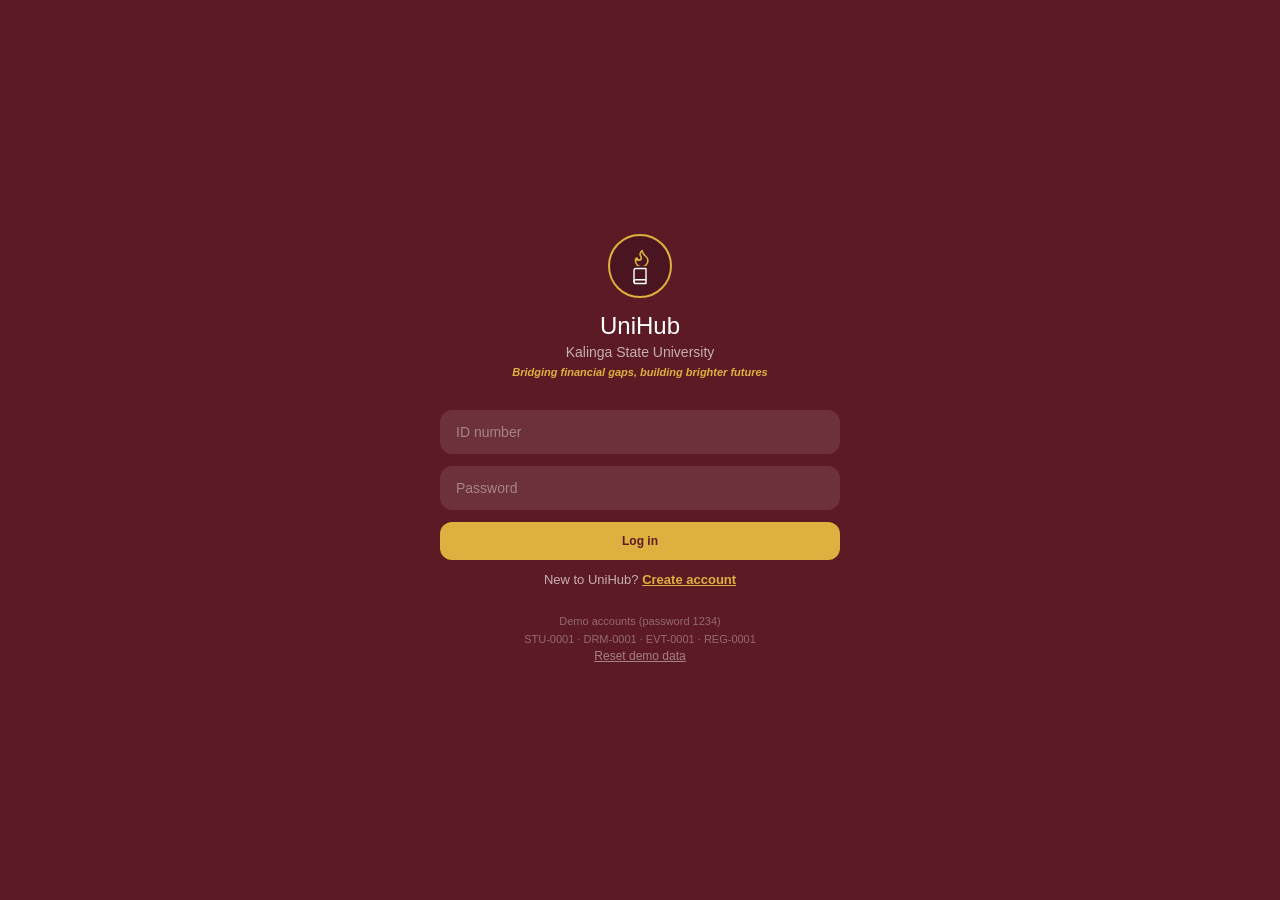
==== index.html @ 0e617261 "Add initial index.html for UniHub prototype" ====
<!DOCTYPE html>
<html lang="en">
<head>
<meta charset="UTF-8" />
<meta name="viewport" content="width=device-width, initial-scale=1, viewport-fit=cover" />
<meta name="theme-color" content="#5C1A24" />
<title>UniHub &mdash; Campus Services Prototype</title>
<link rel="stylesheet" href="UniHub.css" />

</head>
<body>
 
<div class="phone">
  <div id="screen-root"></div>
  <div id="toast" class="toast"></div>
</div>
 
<script src="UniHub_Prototype.js"></script>
</body>
</html>
---- UniHub.css ----
/* UniHub prototype styles - KSU maroon / gold / green */
:root {
  --ink: #5C1A24; --ink-dark: #3A1017;
  --gold-bg: #FBF1D9; --gold-mid: #DDB13F; --gold-text: #7A5608; --gold-strong: #5C4004;
  --green-bg: #E8F2E4; --green-mid: #7FB56C; --green-text: #2E5D28; --green-strong: #1E4A1A;
  --maroon-bg: #F6E6E8; --maroon-mid: #B85C69; --maroon-text: #7A2330; --maroon-strong: #5C1620;
  --cream: #F8F4EC; --border: #EAE1D3; --text: #3D3630; --muted: #8C8377;
  --amber-bg: #FAEEDA; --amber-text: #633806; --neutral-bg: #F1EFE8; --neutral-text: #444441;
  --danger: #B3261E; --danger-bg: #FBE9E7;
}
* { box-sizing: border-box; }
html, body { height: 100%; }
body { margin: 0; font-family: -apple-system, BlinkMacSystemFont, "Segoe UI", Roboto, sans-serif; background: #EDE7DA; display: flex; justify-content: center; padding: 0; color: var(--text); -webkit-tap-highlight-color: transparent; -webkit-text-size-adjust: 100%; }
p { margin: 0; }
button, input, select, textarea { font-family: inherit; }
button { cursor: pointer; }
svg { display: block; flex-shrink: 0; }
 
.phone { width: 100%; height: 100vh; height: 100dvh; background: var(--cream); overflow: hidden; position: relative; }
#screen-root { width: 100%; height: 100%; }
 
/* themes: each screen sets its accent color */
.theme-student  { --accent: var(--ink);          --accent-bg: var(--maroon-bg); --accent-text: var(--maroon-text); --accent-mid: var(--gold-mid); }
.theme-dorm     { --accent: var(--green-strong); --accent-bg: var(--green-bg);  --accent-text: var(--green-text);  --accent-mid: var(--green-mid); }
.theme-event    { --accent: var(--gold-strong);  --accent-bg: var(--gold-bg);   --accent-text: var(--gold-text);   --accent-mid: var(--gold-mid); }
.theme-registrar{ --accent: var(--maroon-strong);--accent-bg: var(--maroon-bg); --accent-text: var(--maroon-text); --accent-mid: var(--maroon-mid); }
 
.screen { height: 100%; display: flex; flex-direction: column; background: var(--cream); }
.hdr { background: var(--accent); padding: calc(22px + env(safe-area-inset-top, 0px)) 20px 14px; color: white; flex-shrink: 0; }
.hdr-row { display: flex; align-items: center; gap: 10px; }
.hdr h1 { flex: 1; margin: 0; font-size: 18px; font-weight: 500; color: white; overflow: hidden; text-overflow: ellipsis; white-space: nowrap; }
.hdr-sub { color: rgba(255,255,255,0.65); font-size: 11.5px; margin-top: 4px; }
.iconbtn { position: relative; width: 34px; height: 34px; border-radius: 999px; background: rgba(255,255,255,0.14); border: none; color: white; display: flex; align-items: center; justify-content: center; flex-shrink: 0; }
.dot-badge { position: absolute; top: -3px; right: -3px; min-width: 16px; height: 16px; padding: 0 4px; border-radius: 999px; background: #E5534B; color: white; font-size: 9px; font-weight: 700; display: flex; align-items: center; justify-content: center; }
.tabbar { display: flex; gap: 18px; margin: 10px 0 -14px; }
.tabbar button { background: none; border: none; padding: 0 0 12px; font-size: 14px; color: rgba(255,255,255,0.55); border-bottom: 2px solid transparent; }
.tabbar button.active { color: white; border-bottom-color: white; }
 
.scroll { flex: 1; overflow-y: auto; padding: 18px 20px calc(86px + env(safe-area-inset-bottom, 0px)); display: flex; flex-direction: column; gap: 12px; }
.scroll > * { flex-shrink: 0; }
.scroll.nonav { padding-bottom: 28px; }
.scroll::-webkit-scrollbar { width: 0; }
 
.card { background: white; border: 1px solid var(--border); border-radius: 18px; }
.pad { padding: 14px 16px; }
.formcard { display: flex; flex-direction: column; gap: 12px; }
.row { display: flex; align-items: center; }
.between { justify-content: space-between; gap: 10px; }
.top { align-items: flex-start; }
.grow { flex: 1; min-width: 0; }
.gap6 { gap: 6px; } .gap8 { gap: 8px; }
.center { text-align: center; display: flex; flex-direction: column; align-items: center; }
.mt { margin-top: 6px; }
.left { text-align: left; }
.ttl { font-size: 14px; font-weight: 600; color: var(--ink); }
.sub { font-size: 12px; color: var(--muted); margin-top: 2px; }
.small { font-size: 11.5px; color: var(--muted); }
.big { font-size: 15px; }
.accent-t { color: var(--accent-text); }
.sect { font-size: 11px; font-weight: 700; letter-spacing: .04em; text-transform: uppercase; color: var(--muted); margin: 6px 0 0 2px; }
.sect.nomt { margin-top: 0; }
.num { font-size: 22px; font-weight: 700; color: var(--accent); line-height: 1; }
.num.sm { font-size: 15px; }
.right { text-align: right; display: flex; flex-direction: column; align-items: flex-end; gap: 4px; }
.divider { margin-top: 10px; padding-top: 10px; border-top: 1px solid var(--border); }
.faded { opacity: .65; }
.legend { margin-top: 10px; padding-top: 10px; border-top: 1px solid var(--border); font-size: 10.5px; }
 
/* buttons */
.b { border: none; border-radius: 10px; font-size: 12px; font-weight: 600; padding: 9px 12px; display: inline-flex; align-items: center; justify-content: center; gap: 6px; text-decoration: none; }
.b:disabled { opacity: .5; cursor: not-allowed; }
.b-block { width: 100%; padding: 12px; border-radius: 12px; }
.b-accent { background: var(--accent); color: white; }
.b-accentsoft { background: var(--accent-bg); color: var(--accent-text); }
.b-soft { background: var(--cream); color: #5F5446; border: 1px solid var(--border); }
.b-danger { background: white; color: var(--danger); border: 1px solid #E8B9B4; }
.b-gold { background: var(--gold-mid); color: var(--ink); }
.linkbtn { background: none; border: none; color: var(--gold-text); font-size: 12px; font-weight: 600; padding: 0; text-decoration: underline; }
.linkbtn.dim { color: rgba(255,255,255,.45); font-weight: 400; }
.linkbtn.left { display: flex; text-align: left; text-decoration: none; }
.actions { display: flex; gap: 8px; margin-top: 12px; flex-wrap: wrap; }
.actions .b { flex: 1; }
.roundbtn { width: 28px; height: 28px; border-radius: 999px; border: 1px solid var(--border); background: var(--cream); color: var(--ink); display: flex; align-items: center; justify-content: center; }
.attach { cursor: pointer; align-self: flex-start; border: 1px dashed #D8CDB9; }
 
/* badges + tags */
.badge { display: inline-flex; align-items: center; gap: 4px; font-size: 11px; font-weight: 600; padding: 4px 10px; border-radius: 999px; white-space: nowrap; flex-shrink: 0; }
.bd-good { background: var(--green-bg); color: var(--green-strong); }
.bd-warn { background: var(--amber-bg); color: var(--amber-text); }
.bd-bad { background: var(--danger-bg); color: var(--danger); }
.bd-neutral { background: var(--neutral-bg); color: var(--neutral-text); }
.bd-muted { background: #EFEDE7; color: #7A746A; }
.bd-gold { background: var(--gold-bg); color: var(--gold-strong); }
.tag { display: inline-block; font-size: 10px; font-weight: 600; padding: 2px 8px; border-radius: 999px; }
.t-gold { background: var(--gold-bg); color: var(--gold-strong); }
.t-role { background: var(--accent-bg); color: var(--accent-text); margin-top: 8px; padding: 4px 12px; font-size: 11px; }
 
/* key/value rows, notes, empty states */
.kv { margin-top: 12px; display: flex; flex-direction: column; gap: 6px; }
.kvrow { display: flex; justify-content: space-between; gap: 12px; font-size: 12.5px; }
.kvrow span:first-child { color: #B0A797; }
.kvrow span:last-child { color: #5F5446; text-align: right; }
.note { background: var(--gold-bg); color: var(--gold-text); font-size: 12px; line-height: 1.45; padding: 11px 13px; border-radius: 12px; }
.note.warn { background: var(--amber-bg); color: var(--amber-text); }
.empty { text-align: center; padding: 36px 16px; color: #B0A797; }
.empty p { font-size: 13px; color: var(--muted); margin-top: 8px; }
.empty svg { margin: 0 auto; }
 
/* chips + stats */
.chips { display: flex; gap: 8px; overflow-x: auto; padding-bottom: 2px; flex-shrink: 0; }
.chips.wrap { flex-wrap: wrap; overflow: visible; }
.chips::-webkit-scrollbar { height: 0; }
.chip { border: 1px solid var(--border); background: white; color: #5F5446; border-radius: 999px; padding: 7px 12px; font-size: 12px; font-weight: 600; white-space: nowrap; display: inline-flex; align-items: center; gap: 6px; }
.chip.on { background: var(--accent); border-color: var(--accent); color: white; }
.chip .cnt { background: rgba(0,0,0,.08); border-radius: 999px; font-size: 10px; padding: 1px 6px; }
.chip.on .cnt { background: rgba(255,255,255,.22); }
.stats { display: grid; grid-template-columns: repeat(3, minmax(0, 1fr)); gap: 10px; }
.stats.four { grid-template-columns: repeat(4, minmax(0, 1fr)); }
.stat { background: white; border: 1px solid var(--border); border-radius: 16px; padding: 12px 8px; display: flex; flex-direction: column; align-items: center; gap: 6px; text-align: center; }
.stat .lbl { font-size: 10.5px; color: var(--muted); line-height: 1.2; }
.stat.static { cursor: default; }
 
/* module cards, person rows, avatars */
.modcard { display: flex; align-items: center; gap: 14px; padding: 14px; width: 100%; text-align: left; color: #B4B2A9; }
.modic { width: 44px; height: 44px; border-radius: 12px; display: flex; align-items: center; justify-content: center; flex-shrink: 0; }
.person { display: flex; align-items: center; gap: 10px; min-width: 0; }
.pname { font-size: 13.5px; font-weight: 600; color: var(--ink); }
.psub { font-size: 11px; color: var(--muted); }
.avatar { border-radius: 999px; object-fit: cover; flex-shrink: 0; }
.avatar.ph { background: var(--accent); color: white; display: flex; align-items: center; justify-content: center; font-weight: 600; }
.profilecard { display: flex; flex-direction: column; align-items: center; text-align: center; padding: 22px 16px; }
.inforow { display: flex; align-items: center; gap: 12px; padding: 8px 0; color: var(--accent-text); }
.inforow + .inforow { border-top: 1px solid var(--border); }
.inforow .ttl { margin-top: 1px; }
 
/* forms */
.field { display: flex; flex-direction: column; gap: 6px; min-width: 0; }
.field label { font-size: 11px; font-weight: 700; color: var(--muted); }
.in { min-width: 0; width: 100%; font-size: 13px; border-radius: 12px; padding: 11px 12px; border: 1px solid var(--border); background: var(--cream); color: var(--ink); outline: none; }
.in:focus { border-color: var(--accent-mid); }
.in.locked { background: #F1EEE6; color: #9A917F; }
textarea.in { resize: none; }
select.in { max-width: 100%; text-overflow: ellipsis; }
.two { display: grid; grid-template-columns: minmax(0, 1fr) minmax(0, 1fr); gap: 10px; }
.formerr { color: var(--danger); font-size: 12px; }
.stack { display: flex; flex-direction: column; gap: 6px; }
.grid3 { display: grid; grid-template-columns: repeat(3, minmax(0, 1fr)); gap: 8px; }
.opt { display: flex; justify-content: space-between; align-items: center; gap: 10px; text-align: left; font-size: 13px; padding: 10px 12px; border-radius: 12px; background: var(--cream); color: #5F5446; border: 1px solid var(--border); }
.opt.c { justify-content: center; text-align: center; font-size: 11.5px; font-weight: 600; line-height: 1.2; }
.opt.on { background: var(--accent-bg); color: var(--accent-text); border-color: var(--accent-mid); }
 
/* photos */
.thumb { width: 64px; height: 64px; object-fit: cover; border-radius: 10px; border: 1px solid var(--border); margin-top: 10px; cursor: zoom-in; }
.thumb.big { width: 88px; height: 88px; margin-top: 0; }
.thumbwrap { position: relative; width: 88px; }
.thumbx { position: absolute; top: -6px; right: -6px; width: 22px; height: 22px; border-radius: 999px; border: none; background: var(--ink); color: white; display: flex; align-items: center; justify-content: center; }
.overlay { position: absolute; inset: 0; background: rgba(0,0,0,.9); display: flex; align-items: center; justify-content: center; z-index: 40; }
.overlay img { max-width: 92%; max-height: 78%; border-radius: 12px; }
.overlay .closebtn { position: absolute; top: 22px; right: 20px; }
 
/* calendar */
.calhead { margin-bottom: 10px; }
.calgrid { display: grid; grid-template-columns: repeat(7, minmax(0, 1fr)); row-gap: 4px; }
.calgrid.wk { margin-bottom: 4px; }
.calgrid.wk span { text-align: center; font-size: 10px; font-weight: 700; color: #B4B2A9; }
.day { min-width: 0; aspect-ratio: 1.25; border: none; background: transparent; border-radius: 8px; display: flex; flex-direction: column; align-items: center; justify-content: center; font-size: 12px; color: var(--text); }
.day.today span { font-weight: 800; color: var(--gold-text); }
.day.sel { background: var(--ink); color: white; }
.day.sel span { color: white; }
.dotm { width: 4px; height: 4px; border-radius: 999px; margin-top: 2px; background: transparent; display: inline-block; }
.dotm.on { background: var(--gold-mid); }
.day.sel .dotm.on { background: white; }
.mapbox { margin-top: 12px; border-radius: 12px; overflow: hidden; border: 1px solid var(--border); }
.mapbox iframe { width: 100%; height: 150px; border: 0; display: block; }
.mapbox .b { border-radius: 0; }
 
/* notifications */
.notif { font-size: 13px; color: var(--text); }
.notif p + p { margin-top: 4px; }
.notif.unread { border-left: 4px solid var(--gold-mid); background: #FFFCF4; }
 
/* bottom nav */
.bottomnav { position: absolute; bottom: 0; left: 0; right: 0; background: white; border-top: 1px solid var(--border); display: flex; justify-content: space-around; padding: 8px 4px calc(10px + env(safe-area-inset-bottom, 0px)); z-index: 5; }
.navbtn { display: flex; flex-direction: column; align-items: center; gap: 2px; background: none; border: none; padding: 4px 8px; color: #B4B2A9; min-width: 56px; }
.navbtn .lbl { font-size: 10px; font-weight: 500; }
.navbtn.active { color: var(--ink); }
.navbtn.active .lbl { font-weight: 700; }
 
/* login / signup */
.auth { height: 100%; display: flex; flex-direction: column; padding: 24px 32px; background: var(--ink); overflow-y: auto; }
.auth > :first-child { margin-top: auto; }
.auth > :last-child { margin-bottom: auto; }
.brand { display: flex; flex-direction: column; align-items: center; text-align: center; margin-bottom: 30px; }
.brand h1 { color: white; font-size: 24px; font-weight: 500; margin: 14px 0 4px; }
.brand .u { color: rgba(255,255,255,.65); font-size: 14px; }
.brand .tag { color: var(--gold-mid); font-size: 11px; font-style: italic; margin-top: 4px; background: none; }
.emblem { width: 64px; height: 64px; border-radius: 999px; background: #4A1420; border: 2px solid var(--gold-mid); position: relative; }
.emblem .fl { position: absolute; top: 10px; left: 50%; transform: translateX(-50%); color: var(--gold-mid); }
.emblem .bk { position: absolute; bottom: 11px; left: 50%; transform: translateX(-50%); color: white; }
.authform { display: flex; flex-direction: column; gap: 12px; }
.auth-in { background: rgba(255,255,255,.1); color: white; border: none; border-radius: 12px; padding: 14px 16px; font-size: 14px; outline: none; }
.auth-in::placeholder { color: rgba(255,255,255,.4); }
.auth-in:focus { background: rgba(255,255,255,.15); }
.autherr { color: #F4A99C; font-size: 12px; }
.authalt { color: rgba(255,255,255,.65); font-size: 13px; text-align: center; }
.authalt .linkbtn { color: var(--gold-mid); font-size: 13px; }
.demo { margin-top: 26px; text-align: center; color: rgba(255,255,255,.35); font-size: 11px; line-height: 1.6; }
 
/* toast */
.toast { position: absolute; left: 50%; bottom: calc(82px + env(safe-area-inset-bottom, 0px)); transform: translateX(-50%) translateY(10px); background: rgba(30,20,22,.94); color: white; font-size: 12px; padding: 9px 14px; border-radius: 999px; opacity: 0; pointer-events: none; transition: opacity .25s, transform .25s; max-width: 310px; text-align: center; z-index: 60; }
.toast.show { opacity: 1; transform: translateX(-50%) translateY(0); }
 
/* signup consent */
.agree { display: flex; gap: 8px; align-items: flex-start; font-size: 11.5px; color: var(--muted); line-height: 1.4; }
.agree input { margin-top: 2px; accent-color: var(--ink); flex-shrink: 0; }
 
/* sidebar pieces are only shown on desktop */
.sidebrand, .sideuser { display: none; }
 
/* events: calendar + list (stacked on phones, side by side on desktop) */
.evgrid { display: flex; flex-direction: column; gap: 12px; width: 100%; }
.evlist { display: flex; flex-direction: column; gap: 12px; min-width: 0; }
 
/* ======================= PHONES (up to 600px) ======================= */
@media (max-width: 600px) {
  .in, .auth-in, select.in, textarea.in { font-size: 16px; }
  .auth { padding: 20px 24px; }
  .stats.four { gap: 8px; }
  .stat { padding: 10px 4px; }
}
@media (pointer: coarse) {
  .b { min-height: 40px; }
  .chip { min-height: 38px; }
  .navbtn { min-height: 52px; justify-content: center; }
  .day { min-height: 38px; }
  .opt { min-height: 44px; }
  .roundbtn { width: 34px; height: 34px; }
}
 
/* ============== TABLETS / SMALL WINDOWS (601px - 899px): phone frame ============== */
@media (min-width: 601px) {
  body { padding: 24px 16px; }
  .phone { max-width: 400px; height: 700px; height: min(700px, calc(100dvh - 48px)); border-radius: 36px; box-shadow: 0 0 0 8px #0B0B0B, 0 20px 40px rgba(0,0,0,0.25); }
}
 
/* ===================== LAPTOPS / COMPUTERS (900px and up) ===================== */
@media (min-width: 900px) {
  body { padding: 0; display: block; }
  .phone { max-width: none; width: 100%; height: 100vh; height: 100dvh; border-radius: 0; box-shadow: none; }
 
  /* side menu instead of the bottom bar */
  #screen-root.withnav .screen { margin-left: 250px; }
  .bottomnav { top: 0; bottom: 0; left: 0; right: auto; width: 250px; flex-direction: column; justify-content: flex-start; gap: 4px; padding: 20px 14px; border-top: none; border-right: 1px solid var(--border); }
  .sidebrand { display: flex; align-items: center; gap: 10px; padding: 4px 8px 18px; }
  .sidebrand .emb { width: 34px; height: 34px; border-radius: 999px; background: var(--ink); color: var(--gold-mid); display: flex; align-items: center; justify-content: center; }
  .sidebrand .bn { font-size: 16px; font-weight: 700; color: var(--ink); }
  .sidebrand .bs { font-size: 10.5px; color: var(--muted); }
  .navbtn { flex-direction: row; justify-content: flex-start; gap: 12px; width: 100%; min-width: 0; padding: 11px 14px; border-radius: 12px; }
  .navbtn .lbl { font-size: 14px; }
  .navbtn.active { background: var(--maroon-bg); }
  .sideuser { display: flex; align-items: center; gap: 10px; margin-top: auto; padding: 12px 10px 0; border-top: 1px solid var(--border); }
  .sideuser .pname { font-size: 13px; }
 
  /* wider header + content, centered */
  .hdr { padding-left: 36px; padding-right: 36px; }
  .hdr-row, .hdr-sub, .tabbar { max-width: 820px; margin-left: auto; margin-right: auto; }
  .screen.wide .hdr-row, .screen.wide .hdr-sub, .screen.wide .tabbar { max-width: 1040px; }
  .bottomnav { --accent: var(--ink); }
  .tabbar { margin-top: 12px; }
  .scroll { align-items: center; padding: 26px 36px 40px; }
  .scroll > * { width: 100%; max-width: 820px; }
  .scroll > .evgrid { max-width: 1040px; display: grid; grid-template-columns: 360px minmax(0, 1fr); gap: 20px; align-items: start; }
  .evcal { position: sticky; top: 0; }
 
  /* login + sign up on a wide screen */
  #screen-root:not(.withnav) .auth { align-items: center; }
  .auth > * { width: 100%; max-width: 400px; }
  .toast { bottom: 28px; left: calc(50% + 125px); }
  #screen-root:not(.withnav) ~ .toast { left: 50%; }
}
 
/* mouse users get hover feedback */
@media (hover: hover) {
  .b:hover { filter: brightness(1.07); }
  .chip:hover, .opt:hover, .roundbtn:hover { border-color: var(--accent-mid); }
  .modcard:hover, .stat:hover { border-color: #D9CBB0; box-shadow: 0 2px 10px rgba(92,26,36,.08); }
  .navbtn:hover { background: #F7F1E6; }
  .day:hover { background: #F3EDE0; }
}
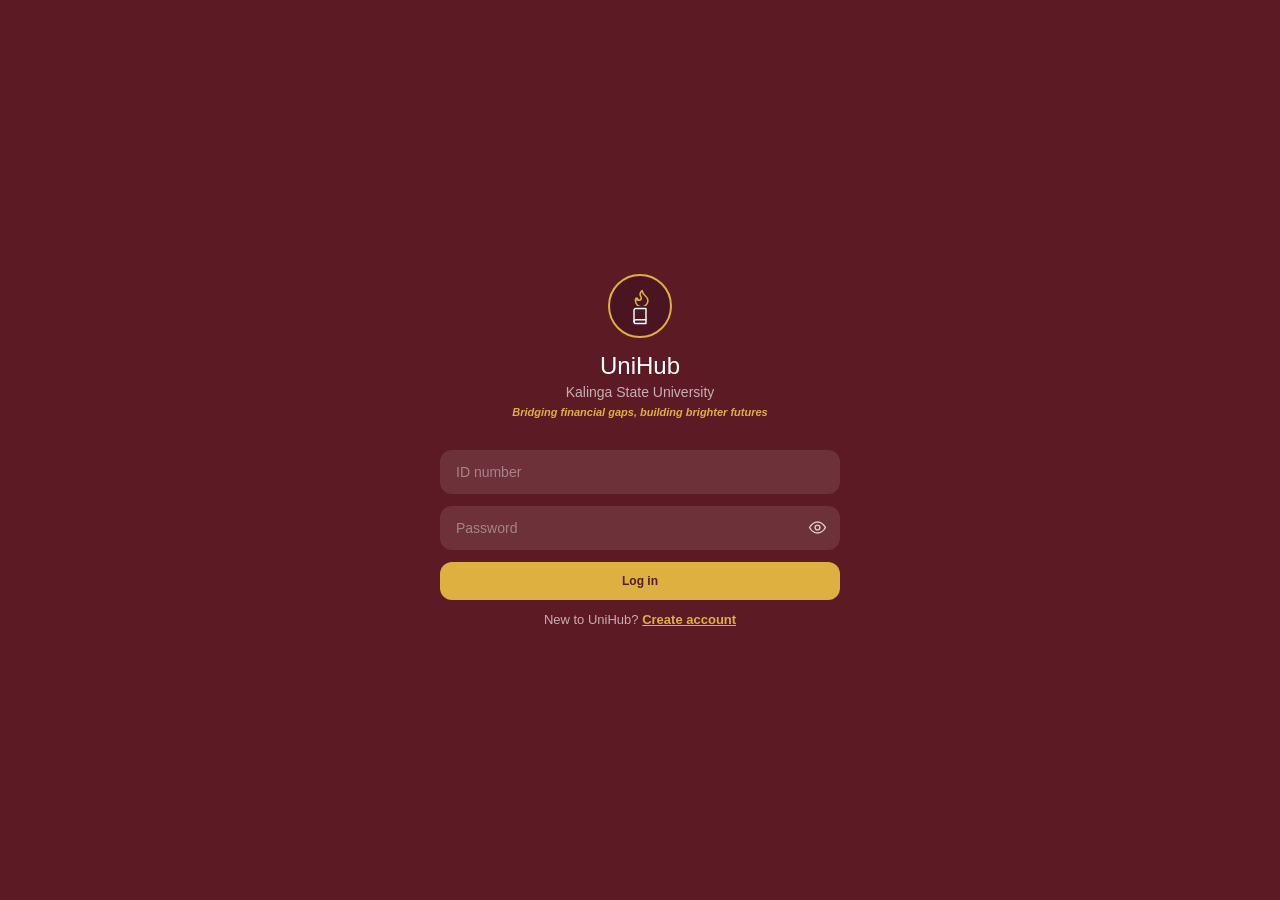
==== commit 0f1091c1: "Modify index.html for redirection and title update Updated meta tags and added redirect to UniHub_Pr" ====
--- a/index.html
+++ b/index.html
@@ -1,20 +1,16 @@
 <!DOCTYPE html>
 <html lang="en">
 <head>
-<meta charset="UTF-8" />
-<meta name="viewport" content="width=device-width, initial-scale=1, viewport-fit=cover" />
-<meta name="theme-color" content="#5C1A24" />
-<title>UniHub &mdash; Campus Services Prototype</title>
-<link rel="stylesheet" href="UniHub.css" />
-
+  <meta charset="UTF-8">
+  <meta name="viewport" content="width=device-width, initial-scale=1.0">
+  <meta http-equiv="refresh" content="0; url=UniHub_Prototype.html">
+  <title>UniHub - Campus Services</title>
 </head>
 <body>
- 
-<div class="phone">
-  <div id="screen-root"></div>
-  <div id="toast" class="toast"></div>
-</div>
- 
-<script src="UniHub_Prototype.js"></script>
+  <p>Opening UniHub...</p>
+  <p>
+    If you are not redirected,
+    <a href="UniHub_Prototype.html">click here to open UniHub</a>.
+  </p>
 </body>
 </html>
